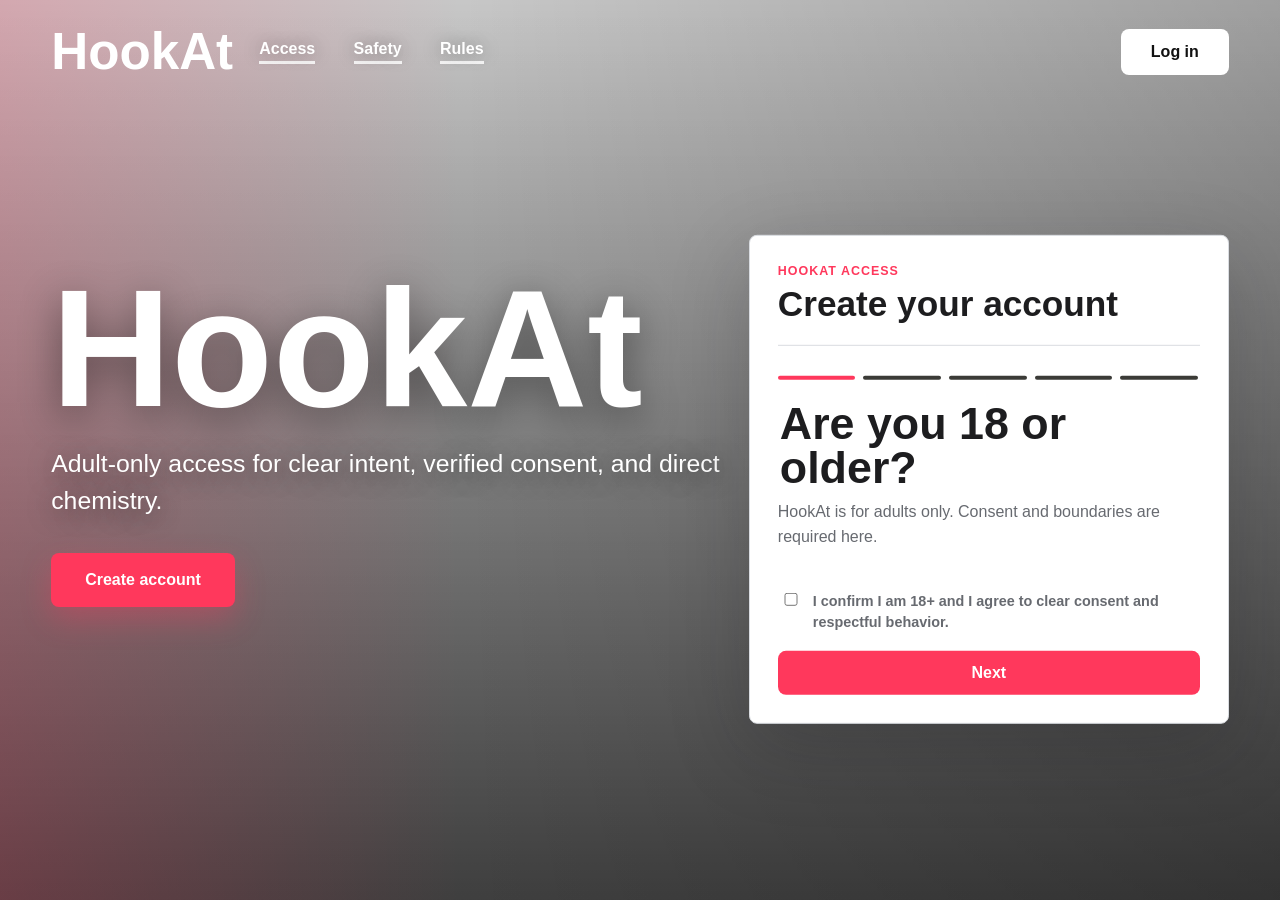
==== 002/index.html @ a2dc6b45 "made some changes." ====
<!doctype html>
<html lang="en">
  <head>
    <meta charset="UTF-8" />
    <meta name="viewport" content="width=device-width, initial-scale=1.0" />
    <title>HookAt</title>
    <link rel="stylesheet" href="styles.css" />
  </head>
  <body>
    <main class="app-shell">
      <section class="intro" aria-labelledby="brand-title">
        <nav class="site-nav" aria-label="Site navigation">
          <a class="brand-mark" href="#brand-title">HookAt</a>
          <div class="nav-links">
            <a href="#auth-form">Access</a>
            <a href="#auth-form">Safety</a>
            <a href="#auth-form">Rules</a>
          </div>
          <a class="nav-login" href="login.html">Log in</a>
        </nav>
        <div class="intro-copy">
          <h1 id="brand-title">HookAt</h1>
          <p class="lead">Adult-only access for clear intent, verified consent, and direct chemistry.</p>
          <a class="hero-cta" href="#auth-view">Create account</a>
        </div>
      </section>

      <section class="workspace" aria-label="Dating app">
        <header class="topbar">
          <div>
          <p class="eyebrow">HookAt access</p>
          <h2 id="screen-title">Create your account</h2>
          </div>
          <button class="ghost-button hidden" id="sign-out-button" type="button">Sign out</button>
        </header>

        <section id="auth-view" class="auth-view">
          <form id="auth-form" class="auth-form" novalidate>
            <div class="step-track" aria-label="Account steps">
              <span class="step-dot active" data-step-dot="0"></span>
              <span class="step-dot" data-step-dot="1"></span>
              <span class="step-dot" data-step-dot="2"></span>
              <span class="step-dot" data-step-dot="3"></span>
              <span class="step-dot" data-step-dot="4"></span>
            </div>

            <fieldset class="onboarding-step" data-step="0">
              <legend>Are you 18 or older?</legend>
              <p class="step-copy">HookAt is for adults only. Consent and boundaries are required here.</p>
              <label class="check-row">
                <input id="adult-input" type="checkbox" required />
                <span>I confirm I am 18+ and I agree to clear consent and respectful behavior.</span>
              </label>
              <button class="primary-button next-step" data-next-step="1" type="button">Next</button>
            </fieldset>

            <fieldset class="onboarding-step hidden" data-step="1">
              <legend>Your account</legend>
              <p class="step-copy">Use real details for the private beta. You can adjust your profile later.</p>
              <label>
                Email
                <input id="email-input" type="email" autocomplete="email" required placeholder="you@example.com" />
              </label>
              <label>
                Password
                <input id="password-input" type="password" autocomplete="new-password" required minlength="8" placeholder="At least 8 characters" />
              </label>
              <label>
                Name
                <input id="name-input" autocomplete="name" required placeholder="Your first name" />
              </label>
              <div class="step-actions">
                <button class="ghost-button previous-step" data-previous-step="0" type="button">Back</button>
                <button class="primary-button next-step" data-next-step="2" type="button">Next</button>
              </div>
            </fieldset>

            <fieldset class="onboarding-step hidden" data-step="2">
              <legend>Your profile</legend>
              <p class="step-copy">Add the basics people will see first.</p>
              <label>
                Age
                <input id="age-input" type="number" min="18" max="99" required placeholder="28" />
              </label>
              <label>
                City
                <input id="city-input" autocomplete="address-level2" required placeholder="New York" />
              </label>
              <div class="step-actions">
                <button class="ghost-button previous-step" data-previous-step="1" type="button">Back</button>
                <button class="primary-button next-step" data-next-step="3" type="button">Next</button>
              </div>
            </fieldset>

            <fieldset class="onboarding-step hidden" data-step="3">
              <legend>Add a photo</legend>
              <p class="step-copy">Optional for now. A real launch can make photos verified before messaging.</p>
              <label>
                Profile photo
                <input id="photo-input" type="file" accept="image/*" />
              </label>
              <div id="photo-preview" class="upload-preview">
                <div class="upload-image default-upload"></div>
                <span>Default avatar will be used</span>
              </div>
              <div class="step-actions">
                <button class="ghost-button previous-step" data-previous-step="2" type="button">Back</button>
                <button class="primary-button next-step" data-next-step="4" type="button">Next</button>
              </div>
            </fieldset>

            <fieldset class="onboarding-step hidden" data-step="4">
              <legend>What are you looking for?</legend>
              <p class="step-copy">Clear intent keeps the product safer and more direct.</p>
              <label>
                I want to meet
                <select id="seeking-input" required>
                  <option value="">Choose one</option>
                  <option value="Women">Women</option>
                  <option value="Men">Men</option>
                  <option value="Other">Other</option>
                  <option value="Everyone">Everyone</option>
                </select>
              </label>
              <label>
                Looking for
                <select id="intent-input" required>
                  <option value="">Choose one</option>
                  <option value="Direct chemistry">Direct chemistry</option>
                  <option value="Flirty chat first">Flirty chat first</option>
                  <option value="Tonight only">Tonight only</option>
                  <option value="Open to repeats">Open to repeats</option>
                </select>
              </label>
              <label>
                Bio
                <textarea id="bio-input" rows="3" required placeholder="What are you looking for tonight?"></textarea>
              </label>
              <div class="step-actions">
                <button class="ghost-button previous-step" data-previous-step="3" type="button">Back</button>
                <button class="primary-button" type="submit">Start matching</button>
              </div>
            </fieldset>
          </form>
        </section>

        <section id="app-view" class="dating-view hidden">
          <div class="chat-app-heading">
            <div>
              <p class="eyebrow">HookAt live</p>
              <h3>Browse and chat</h3>
            </div>
            <div class="chat-filter-title" id="chat-filter-title"></div>
          </div>
          <div class="tab-panel" id="chat-panel">
            <div class="chat-layout">
              <aside id="chat-people" class="chat-people" aria-label="People"></aside>
              <section class="chat-room" aria-label="Conversation">
                <div id="chat-title" class="chat-title">Choose a match</div>
                <div id="messages" class="messages"></div>
                <form id="message-form" class="message-form">
                  <input id="message-input" placeholder="Write a message" />
                  <button class="primary-button compact" type="submit">Send</button>
                </form>
              </section>
            </div>
          </div>
        </section>
      </section>
    </main>

    <script src="app.js"></script>
  </body>
</html>
---- 002/styles.css ----
:root {
  --ink: #1d1d1f;
  --muted: #676a70;
  --paper: #ffffff;
  --panel: #ffffff;
  --surface: #f7f7f4;
  --line: #d9dce1;
  --accent: #ff385c;
  --accent-dark: #d91f46;
  --danger: #cf5c4b;
  --shadow: 0 24px 80px rgba(21, 24, 28, 0.22);
}

* {
  box-sizing: border-box;
}

body {
  margin: 0;
  min-height: 100svh;
  color: var(--ink);
  background: var(--paper);
  font-family: Arial, Helvetica, sans-serif;
}

button,
input,
textarea,
select {
  font: inherit;
  letter-spacing: 0;
}

button {
  cursor: pointer;
}

.app-shell {
  display: grid;
  min-height: 100svh;
  background: #ffffff;
}

.intro {
  position: relative;
  display: grid;
  grid-template-rows: auto 1fr;
  align-items: center;
  min-height: 100svh;
  padding: 22px clamp(18px, 4vw, 72px);
  overflow: hidden;
  isolation: isolate;
  background:
    linear-gradient(180deg, rgba(0, 0, 0, 0.22), rgba(0, 0, 0, 0.32)),
    url("https://images.unsplash.com/photo-1519741497674-611481863552?auto=format&fit=crop&w=1600&q=82") center/cover;
}

.intro::after {
  content: "";
  position: absolute;
  inset: 0;
  z-index: -1;
  background:
    linear-gradient(90deg, rgba(255, 56, 92, 0.22), rgba(255, 255, 255, 0) 36%, rgba(0, 0, 0, 0.2)),
    linear-gradient(180deg, rgba(0, 0, 0, 0), rgba(0, 0, 0, 0.64));
}

.site-nav {
  display: grid;
  grid-template-columns: auto 1fr auto;
  align-items: center;
  gap: 26px;
  color: #ffffff;
  font-weight: 900;
}

.brand-mark,
.nav-links a,
.hero-cta {
  color: inherit;
  text-decoration: none;
}

.brand-mark {
  font-size: clamp(2rem, 4vw, 3.2rem);
  letter-spacing: 0;
}

.nav-links {
  display: flex;
  gap: clamp(18px, 3vw, 42px);
  align-items: center;
}

.nav-links a {
  border-bottom: 3px solid rgba(255, 255, 255, 0.86);
  padding-bottom: 3px;
  text-shadow: 0 1px 18px rgba(0, 0, 0, 0.4);
}

.nav-login {
  display: inline-grid;
  place-items: center;
  min-height: 46px;
  border: 0;
  border-radius: 8px;
  padding: 0 30px;
  color: #111111;
  background: #ffffff;
  font-weight: 900;
  text-decoration: none;
}

.intro-copy {
  place-self: center start;
  max-width: 900px;
  padding-bottom: 72px;
  text-align: left;
  color: #ffffff;
  animation: rise-in 680ms ease-out both;
}

.eyebrow {
  margin: 0 0 8px;
  color: inherit;
  font-size: 0.78rem;
  font-weight: 700;
  letter-spacing: 0.08em;
  text-transform: uppercase;
}

.intro h1 {
  margin: 0;
  font-size: clamp(4.8rem, 13vw, 12rem);
  line-height: 0.82;
  letter-spacing: 0;
  text-shadow: 0 10px 40px rgba(0, 0, 0, 0.45);
}

.lead {
  max-width: 46rem;
  margin: 28px 0 0;
  font-size: clamp(1.1rem, 2vw, 1.55rem);
  line-height: 1.5;
  text-shadow: 0 4px 24px rgba(0, 0, 0, 0.56);
}

.hero-cta {
  display: inline-grid;
  place-items: center;
  min-height: 54px;
  margin-top: 34px;
  border-radius: 8px;
  padding: 0 34px;
  color: #ffffff;
  background: var(--accent);
  font-weight: 900;
  box-shadow: 0 12px 30px rgba(255, 56, 92, 0.32);
}

.workspace {
  display: flex;
  flex-direction: column;
  position: absolute;
  top: 50%;
  right: clamp(18px, 4vw, 72px);
  z-index: 2;
  width: min(480px, calc(100% - 36px));
  max-height: calc(100svh - 120px);
  min-height: 0;
  margin: 0;
  border: 1px solid var(--line);
  border-radius: 8px;
  padding: clamp(18px, 2.5vw, 28px);
  background: var(--panel);
  box-shadow: var(--shadow);
  transform: translateY(-44%);
  overflow: auto;
}

.is-app-mode .app-shell {
  display: grid;
  min-height: 100svh;
  padding: 0;
  background:
    linear-gradient(135deg, rgba(255, 56, 92, 0.14), rgba(255, 255, 255, 0) 34%),
    linear-gradient(225deg, rgba(29, 29, 31, 0.08), rgba(255, 255, 255, 0) 42%),
    #fff7f8;
}

.is-app-mode .intro {
  display: none;
}

.is-app-mode .workspace {
  position: relative;
  top: auto;
  right: auto;
  width: 100%;
  max-height: none;
  min-height: 100svh;
  margin: 0;
  border: 0;
  border-radius: 0;
  padding: clamp(18px, 3vw, 34px);
  transform: none;
  box-shadow: none;
  background: transparent;
}

.is-app-mode .topbar {
  width: min(1120px, 100%);
  margin: 0 auto;
  padding-bottom: 14px;
  border-bottom: 0;
}

.is-app-mode .topbar .eyebrow {
  display: none;
}

.is-app-mode .chat-layout {
  min-height: min(680px, calc(100svh - 170px));
}

.is-app-mode .dating-view {
  width: min(1120px, 100%);
  margin: 0 auto;
}

.topbar {
  display: flex;
  align-items: center;
  justify-content: space-between;
  gap: 16px;
  padding-bottom: 22px;
  border-bottom: 1px solid var(--line);
}

.topbar h2,
.list-head h3 {
  margin: 0;
  font-size: clamp(1.4rem, 3vw, 2.2rem);
  line-height: 1.05;
}

.topbar .eyebrow {
  color: var(--accent);
}

.auth-view,
.dating-view {
  display: flex;
  flex: 1;
  flex-direction: column;
  justify-content: flex-start;
}

.auth-form,
.profile-form {
  display: grid;
  gap: 22px;
  width: min(100%, 620px);
  margin: 30px auto 0;
}

.auth-form {
  min-height: 0;
}

fieldset {
  min-width: 0;
  border: 0;
  margin: 0;
  padding: 0;
}

.onboarding-step {
  display: grid;
  gap: 18px;
}

legend {
  margin-bottom: 10px;
  color: var(--ink);
  font-size: clamp(1.6rem, 4vw, 2.8rem);
  font-weight: 900;
  line-height: 0.98;
}

.step-copy {
  margin: 0 0 24px;
  color: var(--muted);
  font-size: 1rem;
  line-height: 1.55;
}

.step-track {
  display: flex;
  gap: 8px;
  width: min(100%, 420px);
}

.step-dot {
  display: block;
  width: 100%;
  height: 4px;
  border-radius: 999px;
  background: #3b3b37;
}

.step-dot.active {
  background: var(--accent);
}

.step-actions {
  display: grid;
  grid-template-columns: auto 1fr;
  gap: 14px;
  margin-top: 14px;
}

.step-actions .primary-button {
  justify-self: stretch;
}

label {
  display: grid;
  gap: 10px;
  color: var(--muted);
  font-size: 0.9rem;
  font-weight: 700;
}

input,
textarea,
select {
  width: 100%;
  border: 1px solid var(--line);
  border-radius: 8px;
  padding: 15px 16px;
  color: var(--ink);
  background: #ffffff;
  resize: vertical;
}

input:focus,
textarea:focus,
select:focus {
  outline: 3px solid rgba(255, 56, 92, 0.16);
  border-color: var(--accent);
}

.check-row {
  display: grid;
  grid-template-columns: auto 1fr;
  align-items: start;
  gap: 10px;
  line-height: 1.45;
}

.check-row input {
  width: 18px;
  min-width: 18px;
  margin-top: 2px;
}

.primary-button,
.ghost-button {
  min-height: 44px;
  border: 0;
  border-radius: 8px;
  padding: 12px 18px;
  font-weight: 800;
  transition: transform 160ms ease, background 160ms ease, color 160ms ease;
}

.primary-button {
  color: #ffffff;
  background: var(--accent);
}

.primary-button:hover {
  background: var(--accent-dark);
  transform: translateY(-1px);
}

.ghost-button {
  border: 1px solid var(--line);
  color: var(--ink);
  background: transparent;
}

.ghost-button:hover {
  color: var(--accent-dark);
  border-color: var(--accent);
}

.compact {
  min-height: 42px;
  padding-inline: 14px;
}

.tabs {
  display: grid;
  grid-template-columns: repeat(5, 1fr);
  gap: 8px;
  padding: 20px 0;
}

.tab-button {
  min-height: 42px;
  border: 1px solid var(--line);
  border-radius: 8px;
  color: var(--muted);
  background: transparent;
  font-weight: 800;
}

.tab-button.active {
  color: #ffffff;
  border-color: var(--accent);
  background: var(--accent);
}

.tab-panel {
  flex: 1;
  min-height: 0;
}

.profile-stage {
  display: grid;
  min-height: 520px;
}

.profile-card {
  display: grid;
  grid-template-rows: minmax(330px, 1fr) auto;
  overflow: hidden;
  border: 1px solid var(--line);
  border-radius: 8px;
  background: var(--surface);
  box-shadow: var(--shadow);
  animation: rise-in 420ms ease both;
}

.profile-photo {
  position: relative;
  min-height: 330px;
  background-position: center;
  background-size: cover;
}

.profile-photo::after {
  content: "";
  position: absolute;
  inset: 0;
  background: linear-gradient(180deg, transparent 40%, rgba(0, 0, 0, 0.68));
}

.profile-name {
  position: absolute;
  right: 24px;
  bottom: 22px;
  left: 24px;
  z-index: 1;
  color: #fff;
}

.profile-name h3 {
  margin: 0;
  font-size: clamp(2.2rem, 6vw, 4rem);
  line-height: 0.95;
}

.profile-name p {
  margin: 8px 0 0;
  font-weight: 700;
}

.profile-details {
  display: grid;
  gap: 18px;
  padding: 24px;
}

.profile-details p {
  margin: 0;
  color: var(--muted);
  line-height: 1.55;
}

.chips {
  display: flex;
  flex-wrap: wrap;
  gap: 8px;
}

.chip {
  border: 1px solid var(--line);
  border-radius: 999px;
  padding: 7px 10px;
  color: var(--ink);
  background: #ffffff;
  font-size: 0.82rem;
  font-weight: 800;
}

.profile-actions {
  display: grid;
  grid-template-columns: repeat(3, 1fr);
  gap: 10px;
}

.pass-button,
.like-button,
.report-button {
  min-height: 46px;
  border-radius: 8px;
  font-weight: 900;
}

.pass-button {
  border: 1px solid var(--line);
  color: var(--ink);
  background: transparent;
}

.like-button {
  border: 0;
  color: #ffffff;
  background: var(--accent);
}

.report-button {
  border: 1px solid #edc1bc;
  color: var(--danger);
  background: #fff7f6;
}

.empty-state,
.list-head {
  padding: 28px 0;
}

.empty-state h3,
.empty-state p,
.list-head p {
  margin: 8px 0 0;
  color: var(--muted);
  line-height: 1.5;
}

.match-list,
.chat-people,
.users-list {
  display: grid;
  gap: 10px;
}

.match-row,
.person-row {
  display: grid;
  grid-template-columns: 58px 1fr auto;
  align-items: center;
  gap: 12px;
  border: 1px solid var(--line);
  border-radius: 8px;
  padding: 10px;
  background: var(--surface);
}

.avatar {
  width: 58px;
  aspect-ratio: 1;
  border-radius: 8px;
  object-fit: cover;
}

.match-row h4,
.person-row h4 {
  margin: 0 0 4px;
}

.match-row p,
.person-row p {
  margin: 0;
  color: var(--muted);
  font-size: 0.9rem;
}

.chat-layout {
  display: grid;
  grid-template-columns: minmax(330px, 0.92fr) minmax(420px, 1.08fr);
  gap: 18px;
  min-height: 620px;
  overflow: visible;
  border: 0;
  border-radius: 8px;
  background: transparent;
}

.chat-filter-title {
  display: inline-flex;
  align-items: center;
  min-height: 38px;
  border: 1px solid rgba(255, 56, 92, 0.18);
  border-radius: 8px;
  padding: 0 12px;
  color: var(--accent-dark);
  background: #ffffff;
  font-size: 0.9rem;
  font-weight: 900;
}

.chat-app-heading {
  display: flex;
  align-items: end;
  justify-content: space-between;
  gap: 16px;
  margin: 0 0 14px;
}

.chat-app-heading h3 {
  margin: 0;
  font-size: clamp(1.8rem, 4vw, 3.5rem);
  line-height: 0.95;
}

.chat-app-heading .eyebrow {
  color: var(--accent);
}

.chat-people {
  align-content: start;
  gap: 14px;
  overflow: auto;
  max-height: min(680px, calc(100svh - 170px));
  border-right: 0;
  padding: 2px 6px 2px 2px;
  background: transparent;
}

.person-row {
  grid-template-columns: 122px 1fr;
  min-height: 142px;
  overflow: hidden;
  border: 1px solid rgba(255, 56, 92, 0.12);
  border-radius: 8px;
  padding: 10px;
  text-align: left;
  background: #ffffff;
  box-shadow: 0 14px 34px rgba(29, 29, 31, 0.08);
}

.person-row.active {
  border-color: rgba(255, 56, 92, 0.42);
  outline: 0;
  background: #ffffff;
  box-shadow: 0 18px 42px rgba(255, 56, 92, 0.16);
}

.person-row .avatar {
  width: 122px;
  height: 122px;
  border-radius: 8px;
}

.person-row h4 {
  font-size: 1.35rem;
}

.person-row em {
  display: inline-flex;
  margin-top: 12px;
  border-radius: 999px;
  padding: 7px 9px;
  color: var(--accent-dark);
  background: #fff1f4;
  font-size: 0.76rem;
  font-style: normal;
  font-weight: 900;
}

.chat-room {
  display: grid;
  grid-template-rows: auto 1fr auto;
  min-width: 0;
  align-self: start;
  min-height: min(620px, calc(100svh - 190px));
  overflow: hidden;
  border: 1px solid rgba(29, 29, 31, 0.08);
  border-radius: 8px;
  background: #ffffff;
  box-shadow: 0 18px 50px rgba(29, 29, 31, 0.12);
}

.chat-title {
  display: flex;
  align-items: center;
  gap: 12px;
  min-height: 54px;
  padding: 14px 16px;
  border-bottom: 1px solid var(--line);
  font-weight: 900;
}

.chat-title small {
  display: block;
  margin-top: 3px;
  color: var(--muted);
  font-size: 0.82rem;
  font-weight: 700;
}

.chat-title-avatar {
  width: 44px;
  aspect-ratio: 1;
  border-radius: 8px;
  object-fit: cover;
}

.messages {
  display: flex;
  flex-direction: column;
  gap: 10px;
  min-height: 330px;
  max-height: none;
  overflow: auto;
  padding: 18px;
  background:
    linear-gradient(180deg, rgba(255, 241, 244, 0.74), rgba(255, 255, 255, 0) 42%),
    #ffffff;
}

.message {
  max-width: min(82%, 520px);
  border-radius: 8px;
  padding: 10px 12px;
  line-height: 1.4;
  background: #eef1f5;
  color: #111111;
}

.message.mine {
  align-self: flex-end;
  color: #ffffff;
  background: var(--accent);
}

.users-list {
  gap: 12px;
}

.user-row {
  display: grid;
  grid-template-columns: 108px 1fr;
  gap: 16px;
  align-items: start;
  border: 1px solid var(--line);
  border-radius: 8px;
  padding: 14px;
  background: #ffffff;
}

.user-photo {
  width: 108px;
  aspect-ratio: 1;
  border-radius: 8px;
  object-fit: cover;
  background: #f2f3f5;
}

.user-main {
  display: grid;
  gap: 8px;
}

.user-heading {
  display: flex;
  align-items: center;
  justify-content: space-between;
  gap: 12px;
}

.user-heading h4 {
  margin: 0;
  font-size: 1.1rem;
}

.user-heading span {
  border-radius: 999px;
  padding: 6px 9px;
  color: var(--muted);
  background: var(--surface);
  font-size: 0.78rem;
  font-weight: 800;
}

.user-main p {
  margin: 0;
  color: var(--muted);
  line-height: 1.45;
}

.upload-preview {
  display: grid;
  place-items: center;
  min-height: 220px;
  border: 1px dashed #bfc2c9;
  border-radius: 8px;
  color: var(--muted);
  background: #ffffff;
  overflow: hidden;
}

.upload-image {
  width: 100%;
  min-height: 220px;
  background-position: center;
  background-size: cover;
}

.default-upload {
  background-image: url("assets/default-avatar.png");
  background-size: contain;
  background-repeat: no-repeat;
  background-color: #f2f3f5;
}

.profile-preview {
  display: grid;
  grid-template-columns: 120px 1fr;
  gap: 18px;
  align-items: center;
  width: min(100%, 640px);
  margin: 22px auto;
  border: 1px solid var(--line);
  border-radius: 8px;
  padding: 14px;
  background: var(--surface);
}

.profile-preview h3 {
  margin: 0 0 8px;
  font-size: 1.4rem;
}

.profile-preview p {
  margin: 0 0 8px;
  color: var(--muted);
  line-height: 1.45;
}

.preview-photo {
  width: 120px;
  aspect-ratio: 1;
  border-radius: 8px;
  background-position: center;
  background-size: cover;
}

.message-form {
  display: grid;
  grid-template-columns: 1fr auto;
  gap: 8px;
  padding: 12px;
  border-top: 1px solid var(--line);
}

.login-page {
  min-height: 100svh;
  overflow: hidden;
  background:
    linear-gradient(180deg, rgba(0, 0, 0, 0.18), rgba(0, 0, 0, 0.58)),
    url("assets/login-background.png") center/cover;
}

.login-shell {
  display: grid;
  grid-template-rows: auto 1fr;
  min-height: 100svh;
  padding: 22px clamp(18px, 4vw, 72px);
}

.login-nav {
  position: relative;
  z-index: 2;
}

.login-create-link {
  justify-self: end;
  color: #ffffff;
  font-weight: 900;
  text-decoration: none;
  text-shadow: 0 2px 18px rgba(0, 0, 0, 0.45);
}

.login-create-link:hover {
  text-decoration: underline;
}

.login-panel {
  place-self: center;
  width: min(460px, 100%);
  border: 1px solid var(--line);
  border-radius: 8px;
  padding: clamp(22px, 4vw, 42px);
  background: #ffffff;
  box-shadow: var(--shadow);
}

.login-panel h1 {
  margin: 0 0 12px;
  font-size: clamp(3rem, 8vw, 5.8rem);
  line-height: 0.86;
}

.login-form {
  display: grid;
  gap: 18px;
  margin-top: 24px;
}

.admin-page {
  min-height: 100svh;
  background: #f7f7f4;
}

.admin-shell {
  width: min(1180px, calc(100% - 32px));
  margin: 0 auto;
  padding: 28px 0 48px;
}

.admin-header {
  display: flex;
  align-items: center;
  justify-content: space-between;
  gap: 16px;
  padding-bottom: 22px;
}

.admin-header h1 {
  margin: 0;
  font-size: clamp(3rem, 8vw, 6rem);
  line-height: 0.9;
}

.admin-note {
  border: 1px solid var(--line);
  border-radius: 8px;
  margin-bottom: 18px;
  padding: 14px 16px;
  color: var(--muted);
  background: #ffffff;
  line-height: 1.5;
}

.admin-users {
  display: grid;
  gap: 14px;
}

.admin-user {
  display: grid;
  grid-template-columns: 150px 1fr;
  gap: 18px;
  border: 1px solid var(--line);
  border-radius: 8px;
  padding: 16px;
  background: #ffffff;
}

.admin-photo {
  width: 150px;
  aspect-ratio: 1;
  border-radius: 8px;
  object-fit: cover;
  background: #f2f3f5;
}

.admin-user-main {
  display: grid;
  gap: 12px;
}

.admin-user-top {
  display: flex;
  align-items: start;
  justify-content: space-between;
  gap: 16px;
}

.admin-user-top h2 {
  margin: 0 0 4px;
  font-size: 1.4rem;
}

.admin-user-top p,
.admin-bio {
  margin: 0;
  color: var(--muted);
  line-height: 1.45;
}

.admin-statuses,
.admin-actions {
  display: flex;
  flex-wrap: wrap;
  gap: 8px;
}

.admin-statuses span {
  border-radius: 999px;
  padding: 7px 10px;
  color: #1d1d1f;
  background: #eef1f5;
  font-size: 0.8rem;
  font-weight: 900;
}

.admin-statuses .danger-status {
  color: #ffffff;
  background: var(--danger);
}

.admin-grid {
  display: grid;
  grid-template-columns: repeat(3, minmax(0, 1fr));
  gap: 10px;
}

.admin-grid p {
  margin: 0;
  border: 1px solid var(--line);
  border-radius: 8px;
  padding: 10px;
  color: var(--muted);
  background: var(--surface);
  line-height: 1.35;
}

.admin-grid strong {
  display: block;
  margin-bottom: 5px;
  color: var(--ink);
}

.hidden {
  display: none !important;
}

@keyframes rise-in {
  from {
    opacity: 0;
    transform: translateY(18px);
  }
  to {
    opacity: 1;
    transform: translateY(0);
  }
}

@media (max-width: 900px) {
  .intro {
    min-height: 100svh;
    padding: 18px 20px;
  }

  .site-nav {
    grid-template-columns: 1fr auto;
  }

  .nav-links {
    display: none;
  }

  .workspace {
    right: 20px;
    left: 20px;
    width: auto;
    max-height: calc(100svh - 120px);
    margin: 0;
    padding: 22px;
    transform: translateY(-36%);
  }

  .chat-layout {
    grid-template-columns: 1fr;
    gap: 14px;
  }

  .chat-people {
    display: flex;
    border-right: 0;
    border-bottom: 0;
    overflow-x: auto;
    max-height: none;
  }

  .person-row {
    grid-template-columns: 72px 170px;
    min-width: 270px;
    min-height: 96px;
  }

  .person-row .avatar {
    width: 72px;
    height: 72px;
  }

  .admin-user {
    grid-template-columns: 110px 1fr;
  }

  .admin-photo {
    width: 110px;
  }

  .admin-grid {
    grid-template-columns: repeat(2, minmax(0, 1fr));
  }
}

@media (max-width: 560px) {
  .intro {
    min-height: 100svh;
  }

  .brand-mark {
    font-size: 2rem;
  }

  .nav-login {
    min-height: 42px;
    padding: 0 18px;
  }

  .intro h1 {
    font-size: clamp(3.5rem, 17vw, 5.5rem);
  }

  .lead {
    font-size: 1rem;
  }

  .hero-cta {
    display: none;
  }

  .intro-copy {
    align-self: start;
    padding-top: 54px;
    padding-bottom: 0;
  }

  .topbar {
    align-items: flex-start;
    flex-direction: column;
  }

  .tabs {
    grid-template-columns: repeat(2, 1fr);
  }

  .workspace {
    top: auto;
    bottom: 16px;
    transform: none;
    max-height: 62svh;
  }

  .is-app-mode .workspace {
    max-height: none;
    min-height: 100svh;
  }

  .chat-app-heading {
    align-items: start;
    flex-direction: column;
  }

  .is-app-mode .chat-layout,
  .chat-room {
    min-height: auto;
  }

  .messages {
    min-height: 300px;
  }

  .profile-stage {
    min-height: auto;
  }

  .profile-card {
    grid-template-rows: 360px auto;
  }

  .profile-actions {
    grid-template-columns: 1fr;
  }

  .match-row {
    grid-template-columns: 52px 1fr;
  }

  .match-row .primary-button {
    grid-column: 1 / -1;
  }

  .message-form {
    grid-template-columns: 1fr;
  }

  .profile-preview {
    grid-template-columns: 1fr;
  }

  .preview-photo {
    width: 100%;
  }

  .user-row {
    grid-template-columns: 1fr;
  }

  .user-photo {
    width: 100%;
  }

  .admin-header,
  .admin-user-top {
    flex-direction: column;
  }

  .admin-user {
    grid-template-columns: 1fr;
  }

  .admin-photo {
    width: 100%;
  }

  .admin-grid {
    grid-template-columns: 1fr;
  }
}
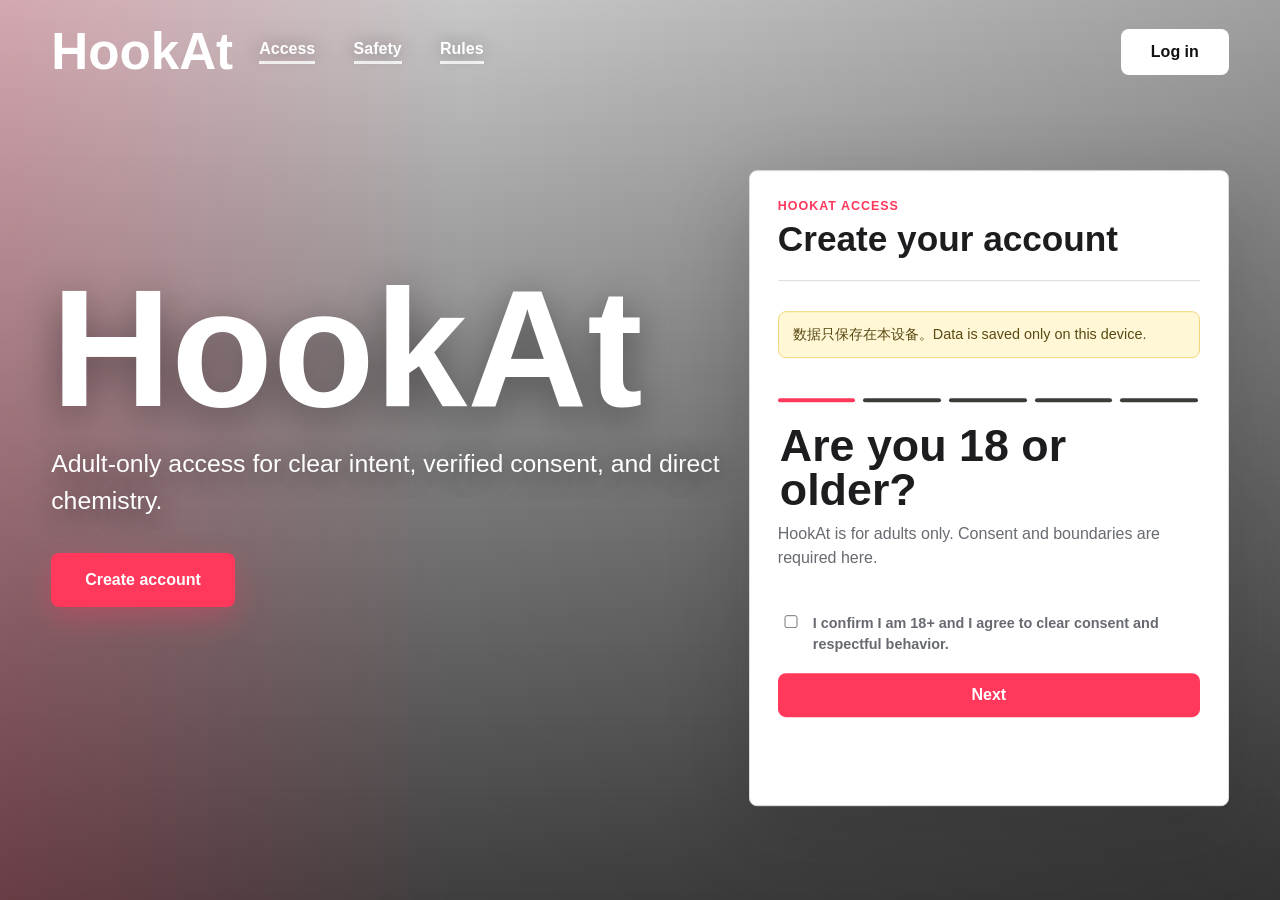
==== commit b86e8341: "Initial commit" ====
--- a/002/index.html
+++ b/002/index.html
@@ -36,6 +36,9 @@
 
         <section id="auth-view" class="auth-view">
           <form id="auth-form" class="auth-form" novalidate>
+            <section id="storage-mode-note" class="storage-mode-note hidden" aria-live="polite">
+              数据只保存在本设备。Data is saved only on this device.
+            </section>
             <div class="step-track" aria-label="Account steps">
               <span class="step-dot active" data-step-dot="0"></span>
               <span class="step-dot" data-step-dot="1"></span>
@@ -141,6 +144,7 @@
                 <button class="primary-button" type="submit">Start matching</button>
               </div>
             </fieldset>
+            <p id="save-status" class="save-status" role="status" aria-live="polite"></p>
           </form>
         </section>
 
--- a/002/styles.css
+++ b/002/styles.css
@@ -543,6 +543,35 @@
   padding: 28px 0;
 }
 
+.storage-mode-note,
+.save-status {
+  border-radius: 8px;
+  font-size: 0.9rem;
+  line-height: 1.45;
+}
+
+.storage-mode-note {
+  margin-bottom: 18px;
+  padding: 12px 14px;
+  background: #fff7d6;
+  color: #5a4a13;
+  border: 1px solid #f0d87a;
+}
+
+.save-status {
+  min-height: 22px;
+  margin: 16px 0 0;
+  color: var(--muted);
+}
+
+.save-status.success {
+  color: #256f4a;
+}
+
+.save-status.error {
+  color: var(--danger);
+}
+
 .empty-state h3,
 .empty-state p,
 .list-head p {
